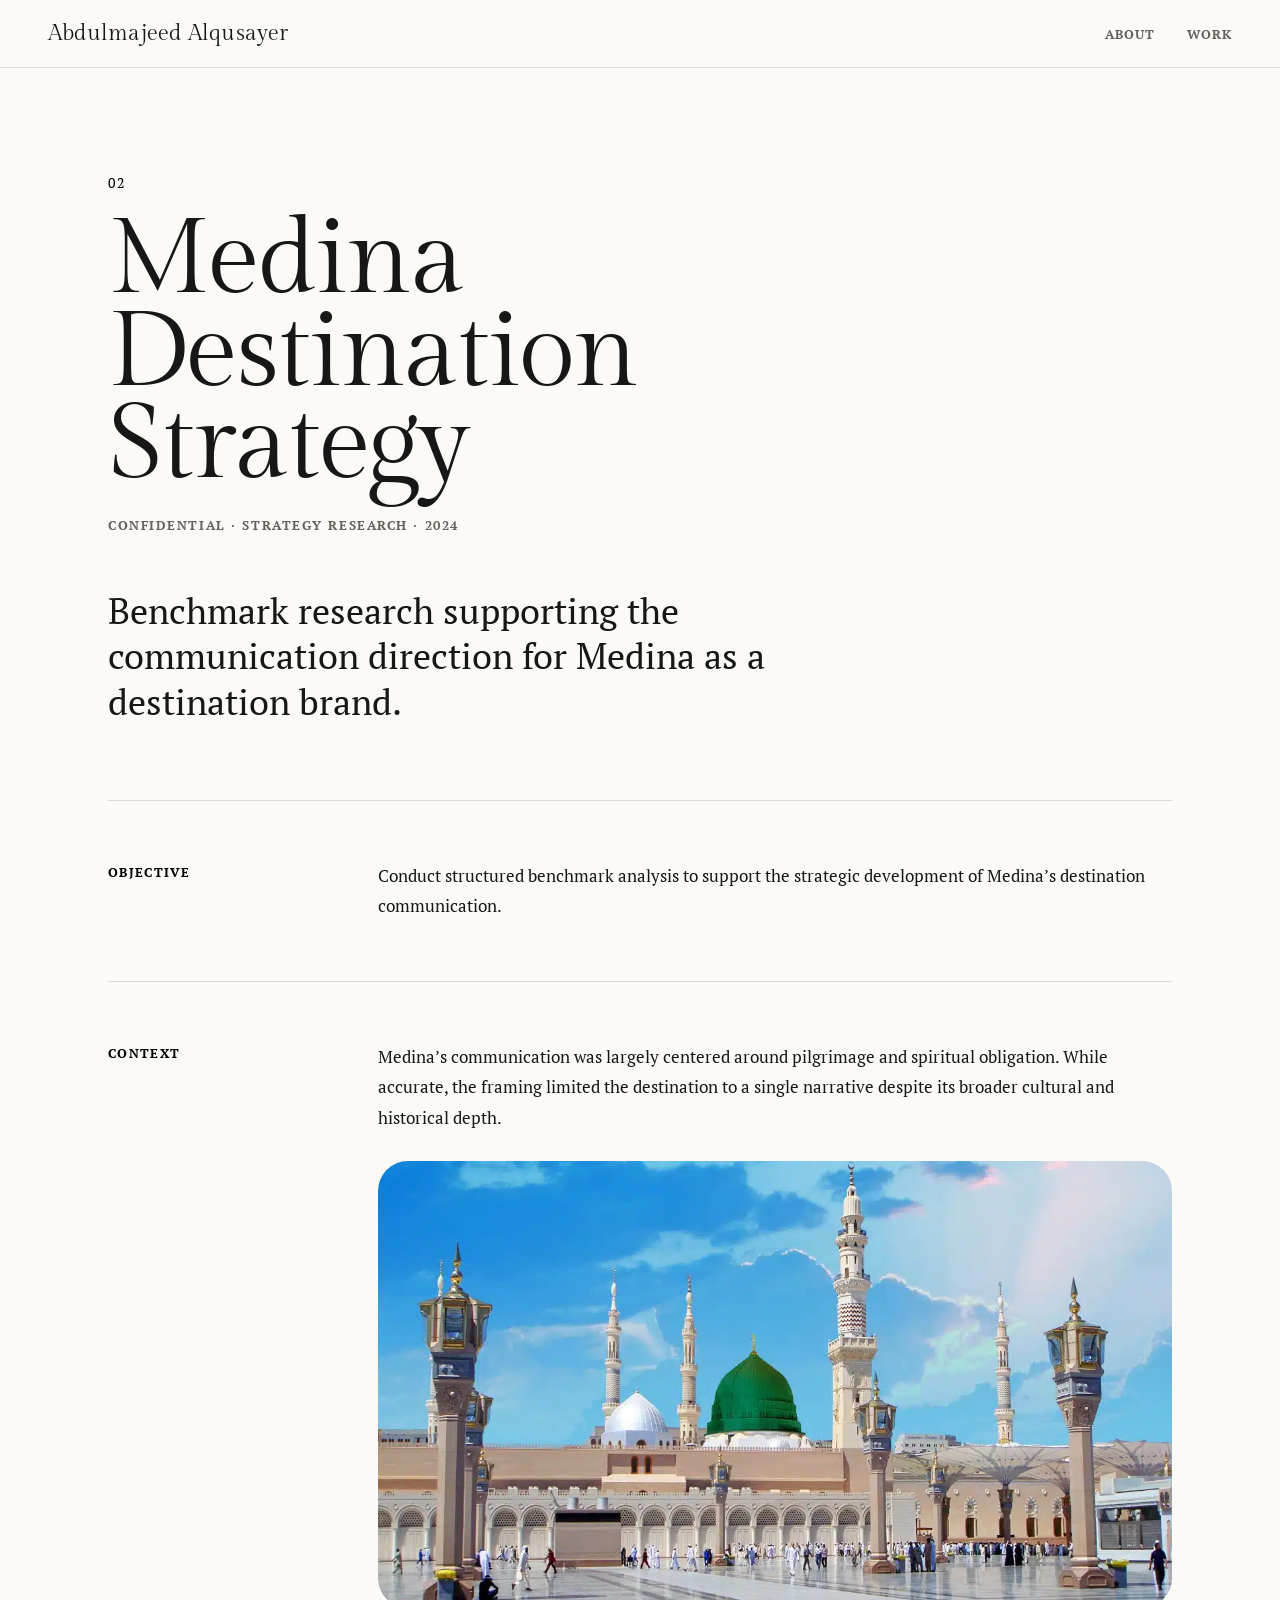
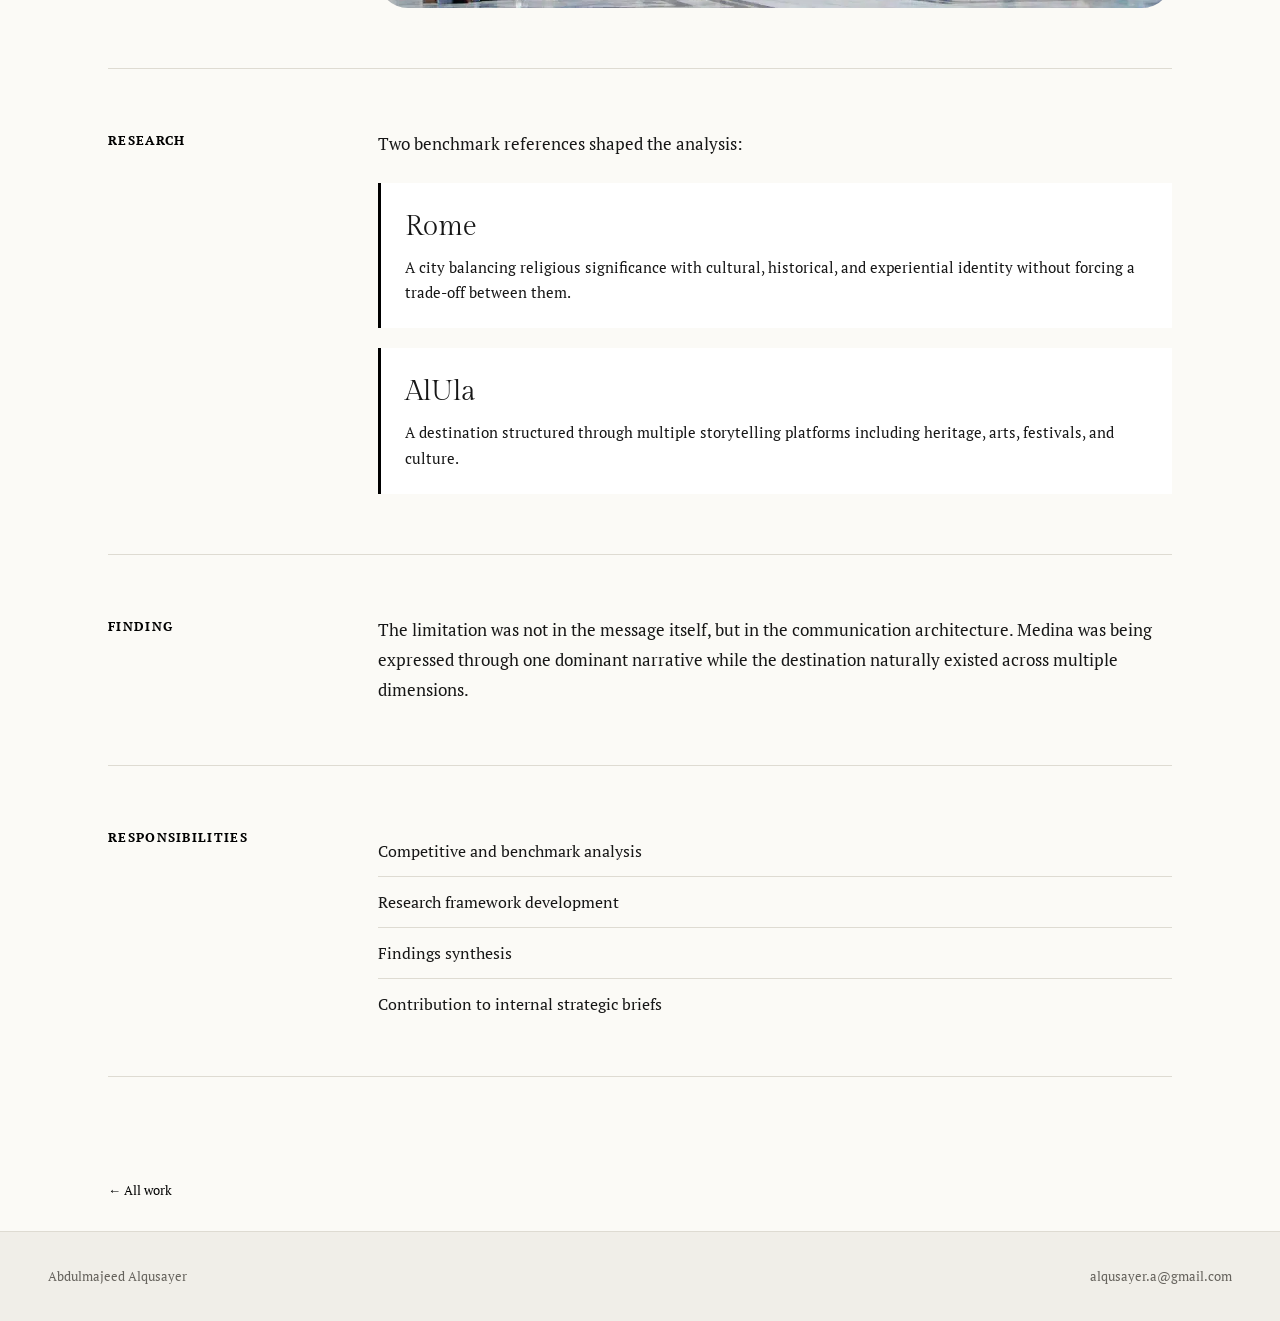
==== project-02-medina-destination-strategy.html @ e4653009 "Add files via upload" ====
<!DOCTYPE html>
<html lang="en">
<head>
  <meta charset="UTF-8">
  <meta name="viewport" content="width=device-width, initial-scale=1.0">
  <title>Medina Destination Strategy &mdash; Abdulmajeed Alqusayer</title>
  <link rel="preconnect" href="https://fonts.googleapis.com">
  <link rel="preconnect" href="https://fonts.gstatic.com" crossorigin>
  <link href="https://fonts.googleapis.com/css2?family=Inter:wght@300;400;500&display=swap" rel="stylesheet">
  <link rel="stylesheet" href="style.css">
</head>
<body>

  <nav class="nav">
    <a href="index.html" class="nav-name">Abdulmajeed Alqusayer</a>
    <ul class="nav-links">
      <li><a href="index.html#about">About</a></li>
      <li><a href="index.html#work">Work</a></li>
    </ul>
  </nav>

  <div class="container">

    <header class="project-header">
      <p class="proj-index">02</p>
      <h1 class="proj-title">Medina Destination Strategy</h1>
      <p class="proj-byline">Confidential &middot; Strategy Research &middot; 2024</p>
      <p class="proj-lede">Benchmark research supporting the communication direction for Medina as a destination brand.</p>
    </header>

    <div class="project-body">

      <div class="proj-section">
        <p class="proj-sec-label">Objective</p>
        <div class="proj-text">
          <p>Conduct structured benchmark analysis to support the strategic development of Medina&rsquo;s destination communication.</p>
        </div>
      </div>

      <div class="proj-section">
        <p class="proj-sec-label">Context</p>
        <div>
          <div class="proj-text">
            <p>Medina&rsquo;s communication was largely centered around pilgrimage and spiritual obligation. While accurate, the framing limited the destination to a single narrative despite its broader cultural and historical depth.</p>
          </div>
          <div class="project-media is-inline">
            <figure class="project-hero-image">
              <img src="medina%2012.WEBP" alt="Medina destination atmosphere">
            </figure>
          </div>
        </div>
      </div>

      <div class="proj-section">
        <p class="proj-sec-label">Research</p>
        <div>
          <div class="proj-text">
            <p>Two benchmark references shaped the analysis:</p>
          </div>
          <div style="margin-top: 24px;">
            <div class="proj-benchmark">
              <p class="proj-benchmark-name">Rome</p>
              <p class="proj-benchmark-body">A city balancing religious significance with cultural, historical, and experiential identity without forcing a trade-off between them.</p>
            </div>
            <div class="proj-benchmark">
              <p class="proj-benchmark-name">AlUla</p>
              <p class="proj-benchmark-body">A destination structured through multiple storytelling platforms including heritage, arts, festivals, and culture.</p>
            </div>
          </div>
        </div>
      </div>

      <div class="proj-section">
        <p class="proj-sec-label">Finding</p>
        <div>
          <div class="proj-text">
            <p>The limitation was not in the message itself, but in the communication architecture. Medina was being expressed through one dominant narrative while the destination naturally existed across multiple dimensions.</p>
          </div>
        </div>
      </div>

      <div class="proj-section">
        <p class="proj-sec-label">Responsibilities</p>
        <ul class="proj-list">
          <li>Competitive and benchmark analysis</li>
          <li>Research framework development</li>
          <li>Findings synthesis</li>
          <li>Contribution to internal strategic briefs</li>
        </ul>
      </div>

    </div>

    <div class="back-nav">
      <a href="index.html" class="back-link">&larr; All work</a>
    </div>

  </div>

  <footer class="footer">
    <span>Abdulmajeed Alqusayer</span>
    <a href="mailto:alqusayer.a@gmail.com">alqusayer.a@gmail.com</a>
  </footer>

</body>
</html>
---- style.css ----
@import url('https://fonts.googleapis.com/css2?family=Gilda+Display&family=PT+Serif:wght@400;700&display=swap');

/* ---- Variables ---- */
:root {
  --bg: #fbfaf6;
  --surface: #ffffff;
  --surface-2: #f0eee8;
  --ink: #000000;
  --text: #171717;
  --muted: #66635d;
  --soft: #a7a39b;
  --border: #dedbd2;
  --accent: #000000;
  --accent-2: #171717;
  --shadow: none;
  --max: 1160px;
  --pad: 48px;
}

/* ---- Reset ---- */
*, *::before, *::after {
  box-sizing: border-box;
  margin: 0;
  padding: 0;
}

html { scroll-behavior: smooth; }

body {
  background-color: var(--bg);
  color: var(--text);
  font-family: 'PT Serif', Georgia, serif;
  font-size: 16px;
  line-height: 1.6;
  -webkit-font-smoothing: antialiased;
  text-rendering: optimizeLegibility;
}

a { color: inherit; text-decoration: none; }

a:focus-visible {
  outline: 1px solid var(--accent);
  outline-offset: 4px;
}

/* ---- Nav ---- */
.nav {
  position: sticky;
  top: 0;
  background: rgba(251, 250, 246, 0.92);
  backdrop-filter: blur(18px);
  border-bottom: 1px solid var(--border);
  display: flex;
  justify-content: space-between;
  align-items: center;
  height: 68px;
  padding: 0 var(--pad);
  z-index: 100;
}

.nav-name {
  font-family: 'Gilda Display', Georgia, serif;
  font-size: 22px;
  font-weight: 400;
  letter-spacing: 0.01em;
}

.nav-links {
  list-style: none;
  display: flex;
  gap: 32px;
}

.nav-links a {
  font-size: 13px;
  font-weight: 700;
  letter-spacing: 0.08em;
  text-transform: uppercase;
  color: var(--muted);
  transition: color 0.18s ease;
}

.nav-links a:hover { color: var(--accent); }

/* ---- Container ---- */
.container {
  max-width: var(--max);
  margin: 0 auto;
  padding: 0 var(--pad);
}

/* ---- Footer ---- */
.footer {
  border-top: 1px solid var(--border);
  padding: 34px var(--pad);
  display: flex;
  justify-content: space-between;
  align-items: center;
  font-size: 13px;
  color: var(--muted);
  background: var(--surface-2);
}

.footer a { transition: color 0.18s ease; }
.footer a:hover { color: var(--accent); }

.footer-contact {
  display: flex;
  gap: 20px;
  align-items: center;
}

.footer-sep { opacity: 0.4; }

/* ---- Section label (reused across pages) ---- */
.section-label {
  font-size: 13px;
  font-weight: 700;
  letter-spacing: 0.1em;
  text-transform: uppercase;
  color: var(--accent);
  margin-bottom: 40px;
}

/* ==============================
   INDEX PAGE
   ============================== */

.hero {
  padding: 116px 0 88px;
  border-bottom: 1px solid var(--border);
}

.hero-name {
  max-width: 940px;
  font-family: 'Gilda Display', Georgia, serif;
  font-size: clamp(62px, 10vw, 144px);
  font-weight: 400;
  letter-spacing: -0.02em;
  line-height: 0.86;
  margin-bottom: 26px;
}

.hero-subtitle {
  font-size: 15px;
  font-weight: 700;
  letter-spacing: 0.08em;
  text-transform: uppercase;
  color: var(--muted);
}

/* Work section */
#work { padding-top: 72px; }

.project-list { list-style: none; }

.project-item a {
  display: grid;
  grid-template-columns: 48px 136px 1fr auto;
  align-items: center;
  gap: 0 24px;
  padding: 28px 0;
  border-bottom: 1px solid var(--border);
  transition: background-color 0.18s ease, color 0.18s ease, transform 0.18s ease;
}

.project-item:first-child a {
  border-top: 1px solid var(--border);
}

.project-item a:hover {
  background: transparent;
  color: var(--accent);
  transform: translateX(10px);
}

.project-num {
  font-size: 12px;
  color: var(--soft);
  letter-spacing: 0.1em;
}

.project-thumb {
  display: block;
  width: 136px;
  aspect-ratio: 4 / 3;
  overflow: hidden;
  background: var(--border);
  border-radius: 24px;
}

.project-thumb img {
  display: block;
  width: 100%;
  height: 100%;
  object-fit: cover;
  transform: scale(1.01);
  transition: transform 0.35s ease;
}

.project-item a:hover .project-thumb img {
  transform: scale(1.08);
}

.project-name {
  font-family: 'Gilda Display', Georgia, serif;
  font-size: 34px;
  font-weight: 400;
  letter-spacing: 0;
  line-height: 1;
}

.project-meta-right {
  font-size: 12px;
  font-weight: 700;
  color: var(--muted);
  letter-spacing: 0.08em;
  text-transform: uppercase;
  white-space: nowrap;
}

/* About section */
#about {
  padding: 96px 0 112px;
  max-width: 700px;
}

.about-location {
  font-family: 'Gilda Display', Georgia, serif;
  font-size: 42px;
  font-weight: 400;
  line-height: 1.1;
  margin-bottom: 36px;
}

.about-para {
  font-size: 16px;
  line-height: 1.85;
  margin-bottom: 20px;
}

.about-edu {
  margin-top: 44px;
  padding-top: 36px;
  border-top: 1px solid var(--border);
}

.about-edu p {
  font-size: 14px;
  color: var(--muted);
  line-height: 1.75;
}

/* ==============================
   PROJECT PAGES
   ============================== */

.project-header {
  padding: 104px 0 76px;
  border-bottom: 1px solid var(--border);
}

.proj-index {
  font-size: 14px;
  color: var(--accent);
  letter-spacing: 0.16em;
  margin-bottom: 20px;
}

.proj-title {
  max-width: 900px;
  font-family: 'Gilda Display', Georgia, serif;
  font-size: clamp(58px, 8.2vw, 124px);
  font-weight: 400;
  letter-spacing: -0.02em;
  line-height: 0.88;
  margin-bottom: 24px;
}

.proj-byline {
  font-size: 13px;
  font-weight: 700;
  color: var(--muted);
  letter-spacing: 0.12em;
  text-transform: uppercase;
  margin-bottom: 52px;
}

.proj-lede {
  font-family: 'PT Serif', Georgia, serif;
  font-size: clamp(24px, 2.8vw, 36px);
  line-height: 1.26;
  font-weight: 400;
  max-width: 820px;
  color: var(--text);
}

/* Project imagery */
.project-media {
  padding: 48px 0 12px;
}

.project-media.is-inline {
  padding: 28px 0 0;
}

.project-hero-image,
.project-image-card {
  margin: 0;
}

.project-hero-image img,
.project-image-card img {
  display: block;
  width: 100%;
  height: auto;
  object-fit: cover;
  background: var(--border);
  border-radius: 30px;
  box-shadow: var(--shadow);
}

.project-hero-image img {
  aspect-ratio: 16 / 9;
}

.project-image-grid {
  display: grid;
  grid-template-columns: repeat(2, minmax(0, 1fr));
  gap: 24px;
  margin-top: 24px;
}

.project-image-grid.is-single {
  grid-template-columns: minmax(0, 0.7fr);
}

.project-image-grid.is-three {
  grid-template-columns: repeat(3, minmax(0, 1fr));
}

.project-image-card img {
  aspect-ratio: 4 / 3;
}

.project-image-card.is-portrait img {
  aspect-ratio: 3 / 4;
}

.project-image-card.is-square img {
  aspect-ratio: 1;
}

.image-caption {
  margin-top: 12px;
  font-size: 12px;
  line-height: 1.5;
  letter-spacing: 0.08em;
  text-transform: uppercase;
  color: var(--muted);
}

/* Sections */
.project-body { padding-bottom: 48px; }

.proj-section {
  display: grid;
  grid-template-columns: 190px 1fr;
  gap: 0 80px;
  padding: 60px 0;
  border-bottom: 1px solid var(--border);
}

.proj-sec-label {
  font-size: 13px;
  font-weight: 700;
  letter-spacing: 0.1em;
  text-transform: uppercase;
  color: var(--accent);
  padding-top: 5px;
  line-height: 1;
}

.proj-kicker {
  font-family: 'Gilda Display', Georgia, serif;
  font-size: 46px;
  font-weight: 400;
  letter-spacing: 0;
  margin-bottom: 20px;
  line-height: 1.05;
}

.proj-text {
  font-size: 17px;
  line-height: 1.78;
}

.proj-text p + p { margin-top: 16px; }

.proj-list { list-style: none; }

.proj-list li {
  font-size: 16px;
  padding: 13px 0;
  border-bottom: 1px solid var(--border);
  line-height: 1.5;
}

.proj-list li:last-child {
  border-bottom: none;
  padding-bottom: 0;
}

/* Stats block */
.proj-stats {
  display: grid;
  grid-template-columns: repeat(2, 1fr);
  gap: 0;
  border: 1px solid var(--ink);
  background: var(--ink);
  margin-bottom: 24px;
  box-shadow: none;
}

.stat-item {
  padding: 20px 24px;
  border-right: 1px solid rgba(255, 255, 255, 0.22);
  border-bottom: 1px solid rgba(255, 255, 255, 0.22);
}

.stat-item:nth-child(2n) { border-right: none; }
.stat-item:nth-last-child(-n+2) { border-bottom: none; }

.stat-value {
  display: block;
  font-family: 'Gilda Display', Georgia, serif;
  font-size: 44px;
  font-weight: 500;
  letter-spacing: 0;
  margin-bottom: 4px;
  color: #ffffff;
}

.stat-label {
  display: block;
  font-size: 12px;
  color: rgba(255, 255, 255, 0.72);
}

/* Sub-sections within a section */
.proj-subsection + .proj-subsection { margin-top: 32px; }

.proj-sublabel {
  font-size: 13px;
  font-weight: 700;
  letter-spacing: 0.1em;
  text-transform: uppercase;
  color: var(--accent-2);
  margin-bottom: 12px;
}

/* Benchmark items (Project 02) */
.proj-benchmark {
  padding: 22px 24px;
  border-left: 3px solid var(--accent);
  background: var(--surface);
  margin-bottom: 20px;
}

.proj-benchmark:last-child { margin-bottom: 0; }

.proj-benchmark-name {
  font-family: 'Gilda Display', Georgia, serif;
  font-size: 28px;
  font-weight: 500;
  margin-bottom: 5px;
}

.proj-benchmark-body {
  font-size: 15px;
  line-height: 1.72;
}

/* Coverage note */
.coverage-note {
  font-size: 14px;
  color: var(--muted);
  margin-top: 20px;
}

.coverage-list {
  list-style: none;
  border-top: 1px solid var(--border);
  background: var(--surface);
}

.coverage-list li {
  border-bottom: 1px solid var(--border);
}

.coverage-list a {
  display: grid;
  grid-template-columns: 1fr auto auto;
  gap: 24px;
  align-items: baseline;
  padding: 18px 20px;
  transition: background-color 0.18s ease, color 0.18s ease;
}

.coverage-list a:hover {
  background: var(--ink);
  color: #ffffff;
}

.coverage-list a::after {
  content: "↗";
  font-size: 15px;
  opacity: 0;
  transition: opacity 0.18s ease, transform 0.18s ease;
}

.coverage-list a:hover::after {
  opacity: 1;
  transform: translate(2px, -2px);
}

.coverage-list a:hover .coverage-source {
  color: rgba(255, 255, 255, 0.72);
}

.coverage-title {
  font-size: 16px;
  line-height: 1.45;
}

.coverage-source {
  font-size: 11px;
  color: var(--muted);
  letter-spacing: 0.08em;
  text-transform: uppercase;
  white-space: nowrap;
}

/* Back nav */
.back-nav { padding: 52px 0 28px; }

.back-link {
  font-size: 13px;
  font-weight: 500;
  color: var(--accent);
  display: inline-flex;
  align-items: center;
  gap: 8px;
  transition: color 0.18s ease, transform 0.18s ease;
}

.back-link:hover {
  color: var(--accent-2);
  transform: translateX(-4px);
}

/* ---- Responsive ---- */
@media (max-width: 760px) {
  :root { --pad: 24px; }

  .nav {
    height: 62px;
  }

  .nav-name {
    font-size: 18px;
  }

  .nav-links {
    gap: 18px;
  }

  .hero {
    padding: 72px 0 58px;
  }

  .proj-section {
    grid-template-columns: 1fr;
    gap: 14px 0;
    padding: 40px 0;
  }

  .proj-sec-label { padding-top: 0; }

  .project-item a {
    grid-template-columns: 28px 70px 1fr;
    gap: 0 12px;
    padding: 18px 0;
  }

  .project-thumb {
    width: 70px;
    border-radius: 14px;
  }

  .project-name {
    font-size: 24px;
  }

  .project-meta-right { display: none; }

  .about-location {
    font-size: 32px;
  }

  .project-header {
    padding: 66px 0 52px;
  }

  .proj-title {
    font-size: clamp(44px, 14vw, 68px);
  }

  .proj-lede {
    font-size: 24px;
  }

  .footer {
    flex-direction: column;
    align-items: flex-start;
    gap: 12px;
  }

  .proj-stats { grid-template-columns: 1fr 1fr; }

  .project-media {
    padding-top: 32px;
  }

  .project-image-grid {
    grid-template-columns: 1fr;
    gap: 20px;
  }

  .project-image-grid.is-single {
    grid-template-columns: 1fr;
  }

  .project-image-grid.is-three {
    grid-template-columns: 1fr;
  }

  .coverage-list a {
    grid-template-columns: 1fr auto;
    gap: 6px;
    padding: 16px 14px;
  }

  .footer-contact {
    flex-wrap: wrap;
    gap: 10px;
  }
}
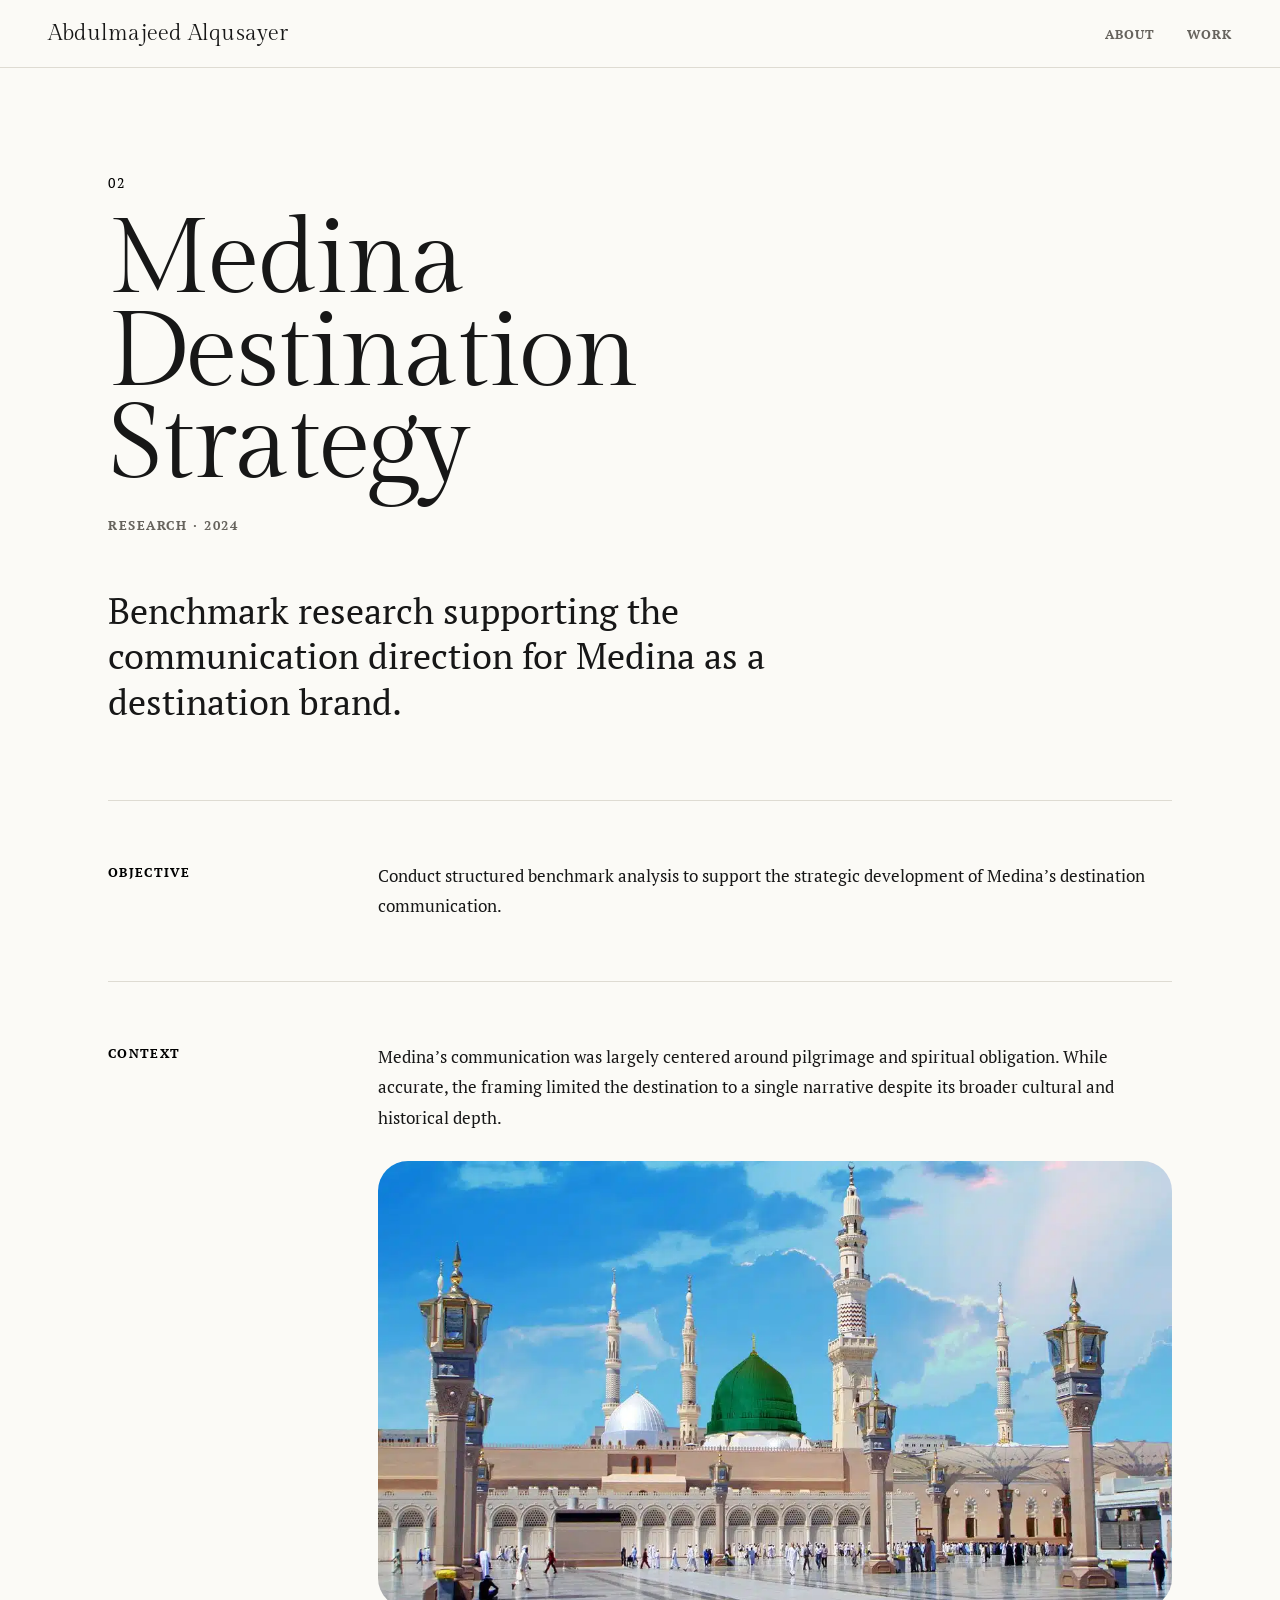
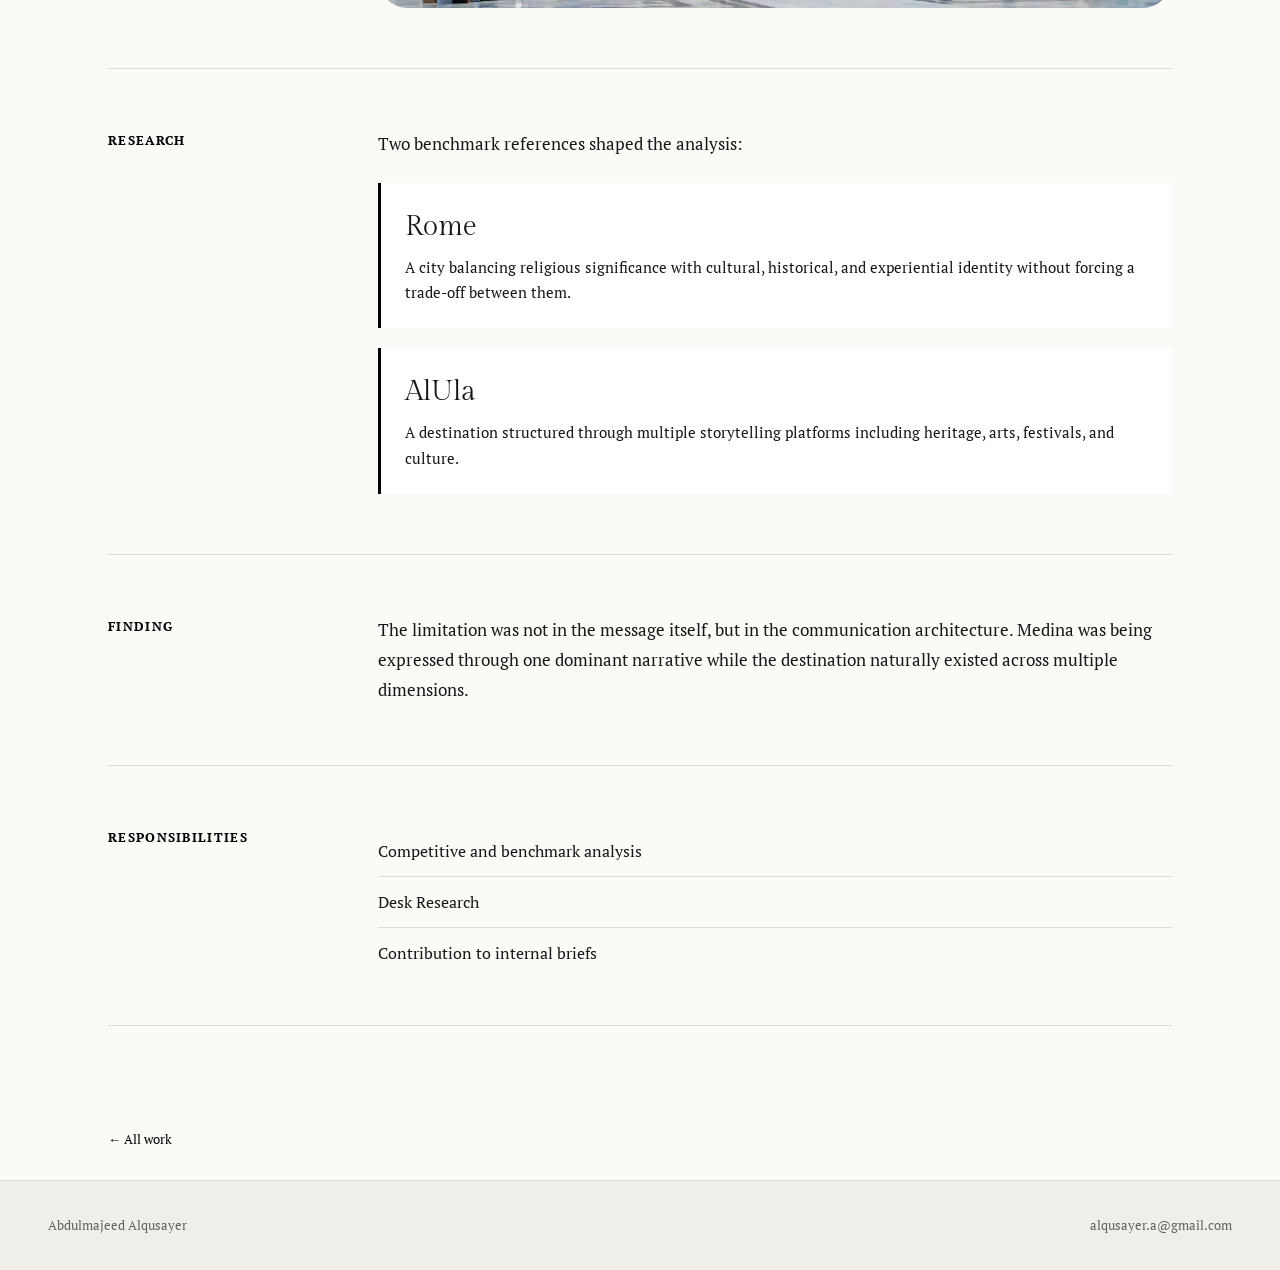
==== commit ddc6f0ba: "Update project-02-medina-destination-strategy.html" ====
--- a/project-02-medina-destination-strategy.html
+++ b/project-02-medina-destination-strategy.html
@@ -24,7 +24,7 @@
     <header class="project-header">
       <p class="proj-index">02</p>
       <h1 class="proj-title">Medina Destination Strategy</h1>
-      <p class="proj-byline">Confidential &middot; Strategy Research &middot; 2024</p>
+      <p class="proj-byline"> Research &middot; 2024</p>
       <p class="proj-lede">Benchmark research supporting the communication direction for Medina as a destination brand.</p>
     </header>
 
@@ -83,9 +83,8 @@
         <p class="proj-sec-label">Responsibilities</p>
         <ul class="proj-list">
           <li>Competitive and benchmark analysis</li>
-          <li>Research framework development</li>
-          <li>Findings synthesis</li>
-          <li>Contribution to internal strategic briefs</li>
+          <li> Desk Research  </li>
+          <li>Contribution to internal briefs</li>
         </ul>
       </div>
 
